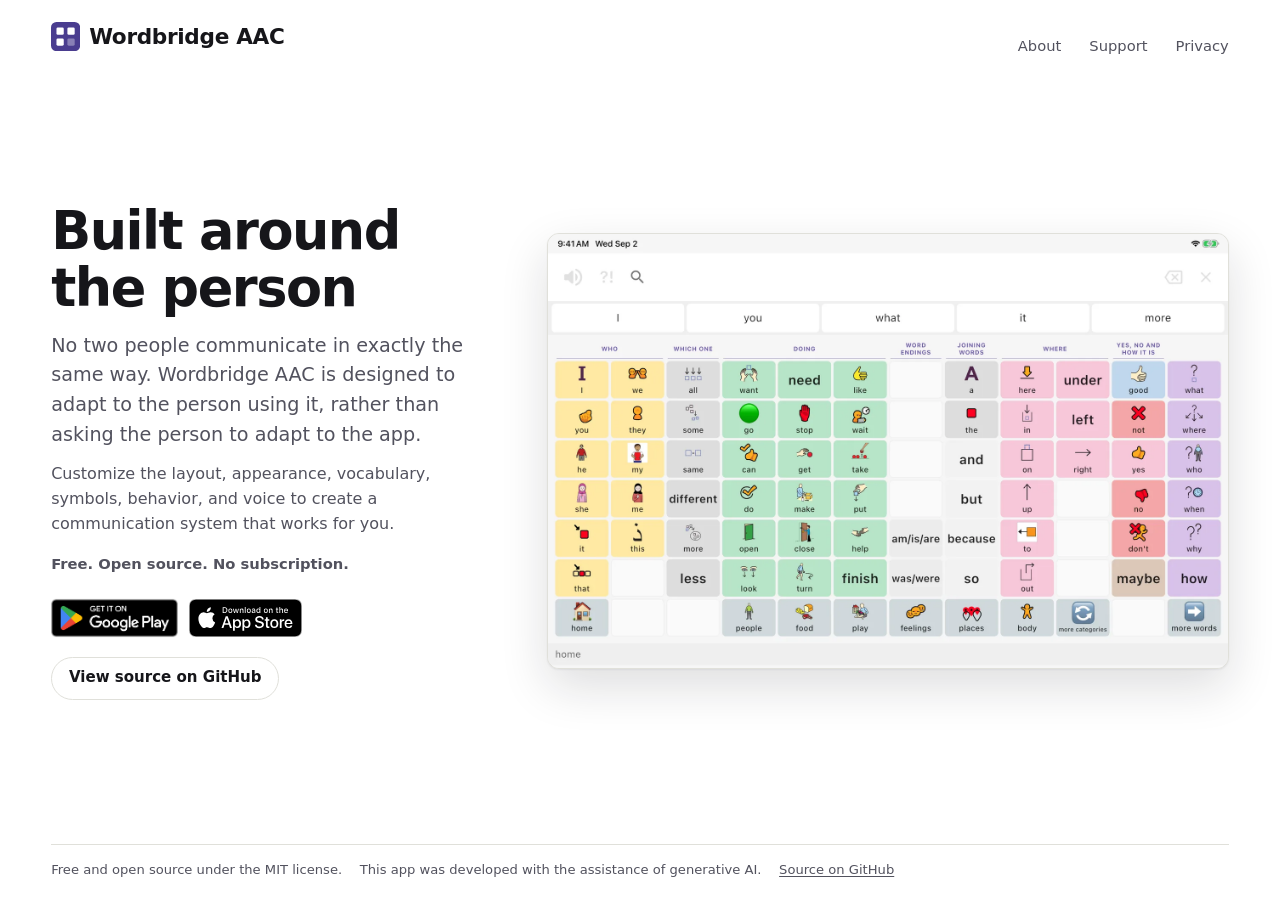
==== index.html @ 482b4fc4 "Rewrote the homepage around adapting to the person" ====
<!DOCTYPE html>
<html lang="en">
<head>
<meta charset="utf-8">
<meta name="viewport" content="width=device-width, initial-scale=1">
<title>Wordbridge AAC, a free and open source communication app</title>
<meta name="description" content="No two people communicate in exactly the same way. Wordbridge AAC is designed to adapt to the person using it, rather than asking the person to adapt to the app. Customize the layout, appearance, vocabulary, symbols, behavior, and voice to create a communication system that works for you.">
<meta name="color-scheme" content="light dark">
<meta name="theme-color" content="#ffffff" media="(prefers-color-scheme: light)">
<meta name="theme-color" content="#101014" media="(prefers-color-scheme: dark)">

<meta property="og:type" content="website">
<meta property="og:title" content="Wordbridge AAC">
<meta property="og:description" content="No two people communicate in exactly the same way. Wordbridge AAC is designed to adapt to the person using it, rather than asking the person to adapt to the app. Customize the layout, appearance, vocabulary, symbols, behavior, and voice to create a communication system that works for you.">
<meta property="og:url" content="https://wordbridgeaac.com/">
<meta property="og:image" content="https://wordbridgeaac.com/screenshot.png">
<meta property="og:image:alt" content="The Wordbridge AAC talking grid on a tablet.">
<meta name="twitter:card" content="summary_large_image">

<link rel="icon" href="data:image/svg+xml,%3Csvg xmlns='http://www.w3.org/2000/svg' viewBox='0 0 32 32'%3E%3Crect width='32' height='32' rx='6' fill='%234a3d8f'/%3E%3Cg fill='%23fff'%3E%3Crect x='6' y='6' width='8' height='8' rx='1.5'/%3E%3Crect x='18' y='6' width='8' height='8' rx='1.5'/%3E%3Crect x='6' y='18' width='8' height='8' rx='1.5'/%3E%3Crect x='18' y='18' width='8' height='8' rx='1.5' fill-opacity='.35'/%3E%3C/g%3E%3C/svg%3E">

<link rel="stylesheet" href="site.css">

<style>
:root { --badge-h: clamp(2.35rem, 2.9vw, 2.9rem); }

.terms {
  margin: clamp(.7rem, 1.8vh, 1.05rem) 0 0;
  font-size: .92rem;
  font-weight: 560;
  color: var(--fg-muted);
}

/* Under the badges, and deliberately not shaped like one. Reading the source
   is not a third place to install the app from. */
.source {
  display: inline-flex;
  align-items: center;
  margin-top: clamp(.9rem, 2.2vh, 1.4rem);
  padding: .55rem 1.05rem;
  border: 1px solid var(--rule);
  border-radius: 999px;
  color: var(--fg);
  text-decoration: none;
  font-size: .94rem;
  font-weight: 560;
}

.source:hover { border-color: var(--accent); color: var(--accent); }
.source:focus-visible { outline: 2px solid var(--accent); outline-offset: 3px; }

/* One screen. `dvh` so a mobile browser's collapsing toolbar does not crop
   the badges, which are the only thing on the page that has to be reachable. */
.hero {
  flex: 1 1 auto;
  display: grid;
  grid-template-columns: minmax(0, 1fr);
  align-content: center;
  gap: clamp(1.25rem, 3.5vh, 2.5rem);
  min-height: 0;
}

@media (min-width: 62rem) {
  .hero {
    grid-template-columns: minmax(20rem, 27rem) minmax(0, 1fr);
    align-items: center;
    gap: clamp(2rem, 5vw, 4.5rem);
  }
}

.pitch { min-width: 0; }

/* The paragraph after the lead. Same measure, so the two read as one
   column rather than as a column and a caption. */
.pitch-body {
  margin: .8rem 0 0;
  max-width: 34rem;
  color: var(--fg-muted);
  text-wrap: pretty;
}

.shot {
  min-width: 0;
  min-height: 0;
  display: flex;
  justify-content: center;
}

.shot img {
  display: block;
  width: 100%;
  height: auto;
  max-height: min(58dvh, 34rem);
  object-fit: contain;
  border-radius: clamp(6px, 1vw, 12px);
  border: 1px solid var(--rule);
  box-shadow: var(--shadow);
  background: var(--bg-alt);
}

.badges {
  list-style: none;
  margin: clamp(1rem, 2.6vh, 1.75rem) 0 0;
  padding: 0;
  display: flex;
  flex-wrap: wrap;
  align-items: flex-end;
  gap: .75rem;
}

/* Sized by height, not width, because the two official assets are cropped
   differently: Apple's SVG is trimmed to the badge, while Google's PNG carries
   its required clear space inside the image, 41px on every side of a 564x168
   badge in a 646x250 canvas. Scaling Google's by 250/168 makes the two badges
   read the same size, and the matching negative margin keeps the scaled clear
   space out of the layout box, so both sit flush with the text column and share
   a baseline instead of the PNG's padding shunting it down and right. The gap
   still leaves more than the quarter-badge-height clear space Google asks for. */
.badge { display: block; }
.badge img { display: block; height: var(--badge-h); width: auto; }
.badge-play img {
  height: calc(var(--badge-h) * 250 / 168);
  margin: calc(var(--badge-h) * -41 / 168);
}
.badge:focus-visible { outline: 3px solid var(--accent); outline-offset: 3px; border-radius: 9px; }

/* A short landscape window cannot hold a masthead image and stay legible, so
   below this the page scrolls rather than shrinking the screenshot to nothing. */
@media (max-height: 30rem) and (min-width: 62rem) {
  .page { min-height: 0; }
  .shot img { max-height: none; }
}
</style>
</head>
<body>

<a class="skip" href="#main">Skip to content</a>

<div class="page">

  <header class="masthead">
    <span class="mark">
      <svg viewBox="0 0 32 32" role="img" aria-hidden="true" focusable="false">
        <rect width="32" height="32" rx="6" style="fill: var(--accent)"/>
        <g fill="#fff">
          <rect x="6" y="6" width="8" height="8" rx="1.5"/>
          <rect x="18" y="6" width="8" height="8" rx="1.5"/>
          <rect x="6" y="18" width="8" height="8" rx="1.5"/>
          <rect x="18" y="18" width="8" height="8" rx="1.5" fill-opacity=".35"/>
        </g>
      </svg>
      Wordbridge AAC
    </span>
    <nav class="nav" aria-label="Site">
      <a href="/about">About</a>
      <a href="/support">Support</a>
      <a href="/privacy">Privacy</a>
    </nav>
  </header>

  <main class="hero" id="main">

    <div class="pitch">
      <h1>Built around the person</h1>
      <p class="lead">No two people communicate in exactly the same way. Wordbridge AAC is designed to adapt to the person using it, rather than asking the person to adapt to the app.</p>
      <p class="pitch-body">Customize the layout, appearance, vocabulary, symbols, behavior, and voice to create a communication system that works for you.</p>
      <p class="terms">Free. Open source. No subscription.</p>

      <ul class="badges">
        <!--
          Both badges are the official artwork, unmodified: Apple's from its
          marketing toolbox, Google's from the Play brand pages. Neither may be
          redrawn, recolored or rebuilt from paths, which is what these were
          before. They are committed here rather than hotlinked so the page
          stays self contained.
        -->
        <li>
          <!-- Google Play listing URL goes in href -->
          <a class="badge badge-play" href="#" aria-label="Get it on Google Play">
            <img src="googleplay-badge.png" width="646" height="250" alt="" decoding="async">
          </a>
        </li>
        <li>
          <!-- App Store listing URL goes in href -->
          <a class="badge badge-apple" href="#" aria-label="Download on the App Store">
            <img src="appstore-badge.svg" width="120" height="40" alt="" decoding="async">
          </a>
        </li>
      </ul>

      <a class="source" href="https://github.com/sheyaln/wordbridge-flutter">View source on GitHub</a>
    </div>

    <div class="shot">
      <picture>
        <source srcset="screenshot.webp" type="image/webp">
        <img src="screenshot.png" width="1600" height="1022" decoding="async" fetchpriority="high"
             alt="The Wordbridge AAC talking grid on a tablet. Colored cells each hold one word and one picture, grouped under headings reading who, which one, doing, word endings, joining words, where, and yes, no and how it is. A strip of predicted words sits above the grid, and a number of cells sit empty, held for words that go in later.">
      </picture>
    </div>

  </main>

  <footer class="colophon">
    <p>Free and open source under the MIT license.</p>
    <p>This app was developed with the assistance of generative AI.</p>
    <p><a href="https://github.com/sheyaln/wordbridge-flutter">Source on GitHub</a></p>
  </footer>

</div>

</body>
</html>
---- site.css ----
/* The shell every page shares: color, type, the masthead and the colophon.
   Kept in one file because four pages that are meant to look like one site
   drift apart the moment each carries its own copy of the tokens. Page
   specific layout stays inline in the page it belongs to. */

:root {
  --bg: #ffffff;
  --bg-alt: #f6f6f3;
  --fg: #16161a;
  --fg-muted: #52525e;
  --rule: #e0e0da;
  --accent: #4a3d8f;
  --shadow: 0 1px 2px rgba(20, 20, 30, .06), 0 18px 48px rgba(20, 20, 30, .14);
}

@media (prefers-color-scheme: dark) {
  :root {
    --bg: #101014;
    --bg-alt: #191920;
    --fg: #ececee;
    --fg-muted: #a8a8b4;
    --rule: #2c2c35;
    --accent: #b3a6ff;
    --shadow: 0 1px 2px rgba(0, 0, 0, .5), 0 18px 48px rgba(0, 0, 0, .55);
  }
}

*, *::before, *::after { box-sizing: border-box; }

html { -webkit-text-size-adjust: 100%; }

body {
  margin: 0;
  background: var(--bg);
  color: var(--fg);
  font-family: system-ui, -apple-system, "Segoe UI", Roboto, "Helvetica Neue", Arial, sans-serif;
  line-height: 1.55;
  text-rendering: optimizeLegibility;
}

.skip {
  position: absolute;
  left: -9999px;
  top: 0;
  padding: .6rem 1rem;
  background: var(--accent);
  color: #fff;
  z-index: 10;
}
.skip:focus { left: .5rem; top: .5rem; }

.page {
  min-height: 100dvh;
  display: flex;
  flex-direction: column;
  padding: clamp(1rem, 2.2vh, 2rem) clamp(1.25rem, 4vw, 3.5rem);
  gap: clamp(.75rem, 2vh, 1.75rem);
}

.masthead {
  display: flex;
  flex-wrap: wrap;
  align-items: baseline;
  justify-content: space-between;
  gap: .5rem 1.5rem;
  flex: none;
}

.nav {
  display: flex;
  flex-wrap: wrap;
  gap: clamp(1rem, 2.5vw, 1.75rem);
  font-size: .92rem;
}

.nav a {
  color: var(--fg-muted);
  text-decoration: none;
  text-underline-offset: 3px;
}

.nav a:hover { color: var(--fg); text-decoration: underline; }
.nav a[aria-current="page"] { color: var(--fg); }
.nav a:focus-visible {
  outline: 2px solid var(--accent);
  outline-offset: 3px;
  border-radius: 3px;
}

.mark {
  display: inline-flex;
  align-items: center;
  gap: .55rem;
  font-size: clamp(1.05rem, .95rem + .5vw, 1.35rem);
  font-weight: 640;
  letter-spacing: -.015em;
  color: inherit;
  text-decoration: none;
}

a.mark:hover { color: var(--accent); }
a.mark:focus-visible { outline: 2px solid var(--accent); outline-offset: 4px; border-radius: 4px; }
.mark svg { width: 1.35em; height: 1.35em; flex: none; }

h1 {
  margin: 0 0 clamp(.6rem, 1.6vh, 1rem);
  font-size: clamp(1.9rem, 1.2rem + 2.6vw, 3.4rem);
  line-height: 1.08;
  letter-spacing: -.028em;
  font-weight: 680;
  text-wrap: balance;
}

.lead {
  margin: 0;
  font-size: clamp(1rem, .95rem + .35vw, 1.2rem);
  color: var(--fg-muted);
  max-width: 34rem;
  text-wrap: pretty;
}

/* A page that is read rather than scanned. The masthead, the text and the
   colophon share one measure so nothing floats against an edge on a wide
   screen. */
.page.document {
  width: 100%;
  max-width: 64rem;
  margin-inline: auto;
}

.prose {
  flex: 1 1 auto;
  width: 100%;
  padding: clamp(1.25rem, 4vh, 2.5rem) 0;
}

.prose h1 { max-width: 20ch; }

.prose > .lead { margin-bottom: clamp(1.5rem, 3.5vh, 2.25rem); }

/* Anything standing outside a section keeps the same measure the rail's
   text column has, or an intro runs the full width while the body does not. */
.prose > p { max-width: 38rem; }

/* Each section is its own heading and its own text. Wide enough, the heading
   moves into a rail beside the text and stays there while that section is
   read: the width gets used for orientation instead of being left empty, and
   the text keeps a measure somebody can actually read. */
.prose section {
  display: grid;
  gap: .35rem;
  margin-top: clamp(1.6rem, 4vh, 2.6rem);
  padding-top: clamp(1.6rem, 4vh, 2.6rem);
  border-top: 1px solid var(--rule);
}

@media (min-width: 56rem) {
  .prose section {
    grid-template-columns: minmax(0, 13rem) minmax(0, 38rem);
    column-gap: clamp(2rem, 4vw, 3.5rem);
    align-items: start;
  }

  .prose section h2 {
    position: sticky;
    top: clamp(1rem, 3vh, 2rem);
  }
}

.prose h2 {
  margin: 0;
  font-size: clamp(1.05rem, .95rem + .35vw, 1.25rem);
  font-weight: 660;
  letter-spacing: -.01em;
  line-height: 1.3;
  text-wrap: balance;
  color: var(--fg-muted);
}

.prose h3 {
  margin: clamp(1.2rem, 2.5vh, 1.6rem) 0 .4rem;
  font-size: 1rem;
  font-weight: 640;
  letter-spacing: -.005em;
}

.prose h3:first-child { margin-top: 0; }

.prose p, .prose li { text-wrap: pretty; }
.prose p { margin: 0 0 .95rem; }
.prose section > div > :last-child { margin-bottom: 0; }

.prose ul {
  margin: 0 0 1.1rem;
  padding-left: 1.15rem;
  display: flex;
  flex-direction: column;
  gap: .35rem;
}

.prose strong { font-weight: 640; }

.prose a { color: var(--accent); text-underline-offset: 2px; }
.prose a:focus-visible { outline: 2px solid var(--accent); outline-offset: 2px; border-radius: 3px; }

/* The dated line at the top of a policy, and anything else that is a fact
   about the document rather than part of it. */
.stamp {
  margin: 0 0 clamp(1.5rem, 3.5vh, 2.25rem);
  padding-bottom: .8rem;
  border-bottom: 1px solid var(--rule);
  font-size: .82rem;
  color: var(--fg-muted);
}

.colophon {
  flex: none;
  display: flex;
  flex-wrap: wrap;
  gap: .4rem 1.1rem;
  align-items: baseline;
  padding-top: clamp(.6rem, 1.6vh, 1.1rem);
  border-top: 1px solid var(--rule);
  font-size: .82rem;
  color: var(--fg-muted);
}

.colophon p { margin: 0; }
.colophon a { color: inherit; text-underline-offset: 2px; }
.colophon a:hover { color: var(--fg); }
.colophon a:focus-visible { outline: 2px solid var(--accent); outline-offset: 2px; }
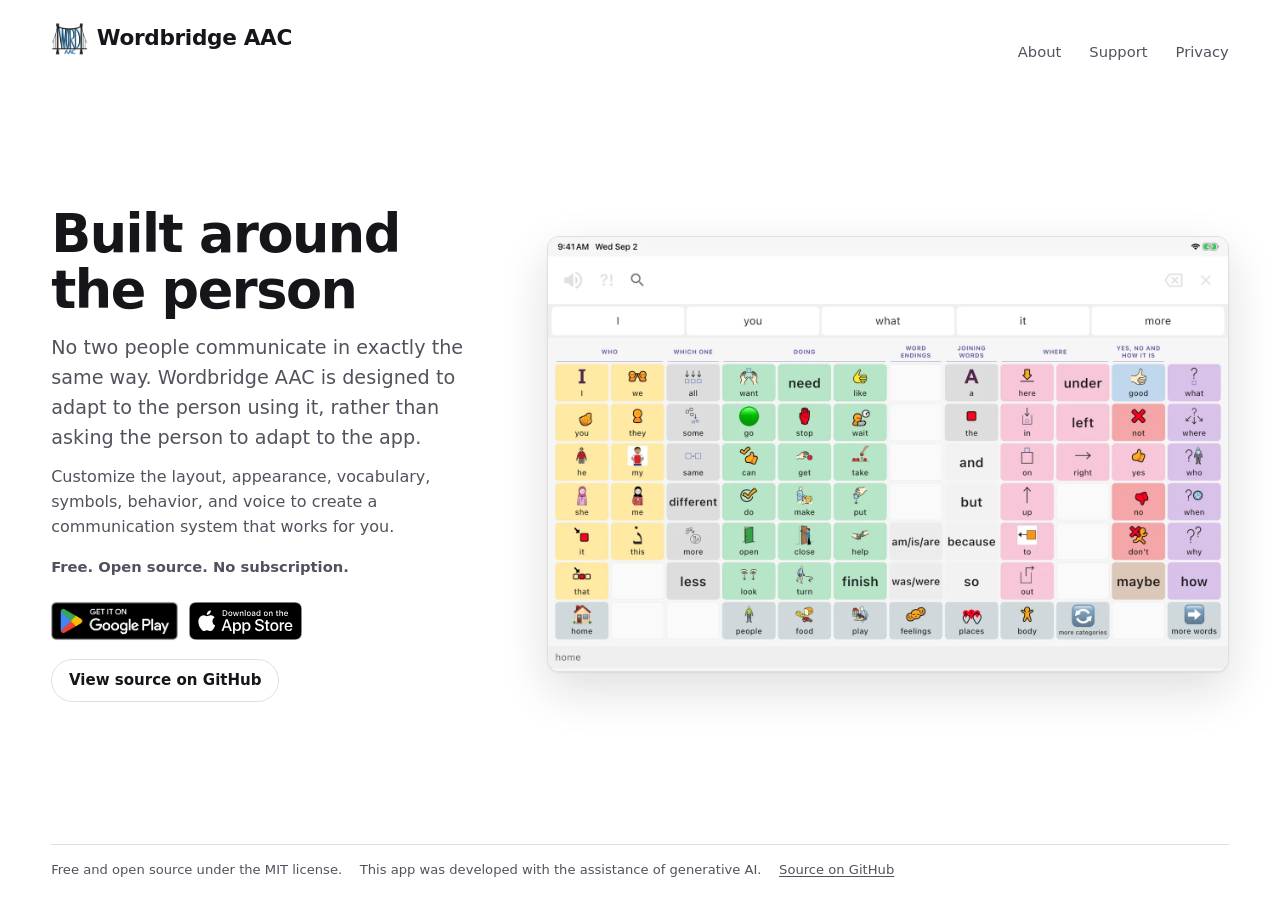
==== commit 87222e25: "Put the bridge logo in the masthead" ====
--- a/index.html
+++ b/index.html
@@ -17,7 +17,8 @@
 <meta property="og:image:alt" content="The Wordbridge AAC talking grid on a tablet.">
 <meta name="twitter:card" content="summary_large_image">
 
-<link rel="icon" href="data:image/svg+xml,%3Csvg xmlns='http://www.w3.org/2000/svg' viewBox='0 0 32 32'%3E%3Crect width='32' height='32' rx='6' fill='%234a3d8f'/%3E%3Cg fill='%23fff'%3E%3Crect x='6' y='6' width='8' height='8' rx='1.5'/%3E%3Crect x='18' y='6' width='8' height='8' rx='1.5'/%3E%3Crect x='6' y='18' width='8' height='8' rx='1.5'/%3E%3Crect x='18' y='18' width='8' height='8' rx='1.5' fill-opacity='.35'/%3E%3C/g%3E%3C/svg%3E">
+<link rel="icon" href="/favicon.png" type="image/png" sizes="any">
+<link rel="apple-touch-icon" href="/icon-180.png">
 
 <link rel="stylesheet" href="site.css">
 
@@ -140,15 +141,7 @@
 
   <header class="masthead">
     <span class="mark">
-      <svg viewBox="0 0 32 32" role="img" aria-hidden="true" focusable="false">
-        <rect width="32" height="32" rx="6" style="fill: var(--accent)"/>
-        <g fill="#fff">
-          <rect x="6" y="6" width="8" height="8" rx="1.5"/>
-          <rect x="18" y="6" width="8" height="8" rx="1.5"/>
-          <rect x="6" y="18" width="8" height="8" rx="1.5"/>
-          <rect x="18" y="18" width="8" height="8" rx="1.5" fill-opacity=".35"/>
-        </g>
-      </svg>
+      <img src="/icon-180.png" alt="" width="180" height="180" decoding="async">
       Wordbridge AAC
     </span>
     <nav class="nav" aria-label="Site">
--- a/site.css
+++ b/site.css
@@ -100,7 +100,16 @@
 
 a.mark:hover { color: var(--accent); }
 a.mark:focus-visible { outline: 2px solid var(--accent); outline-offset: 4px; border-radius: 4px; }
-.mark svg { width: 1.35em; height: 1.35em; flex: none; }
+/* The logo is black and blue on transparent, which vanishes on a dark
+   ground, so it sits on a white chip in both themes — the same white the
+   app icon is composited onto. */
+.mark img {
+  width: 1.7em;
+  height: 1.7em;
+  flex: none;
+  background: #fff;
+  border-radius: 22%;
+}
 
 h1 {
   margin: 0 0 clamp(.6rem, 1.6vh, 1rem);
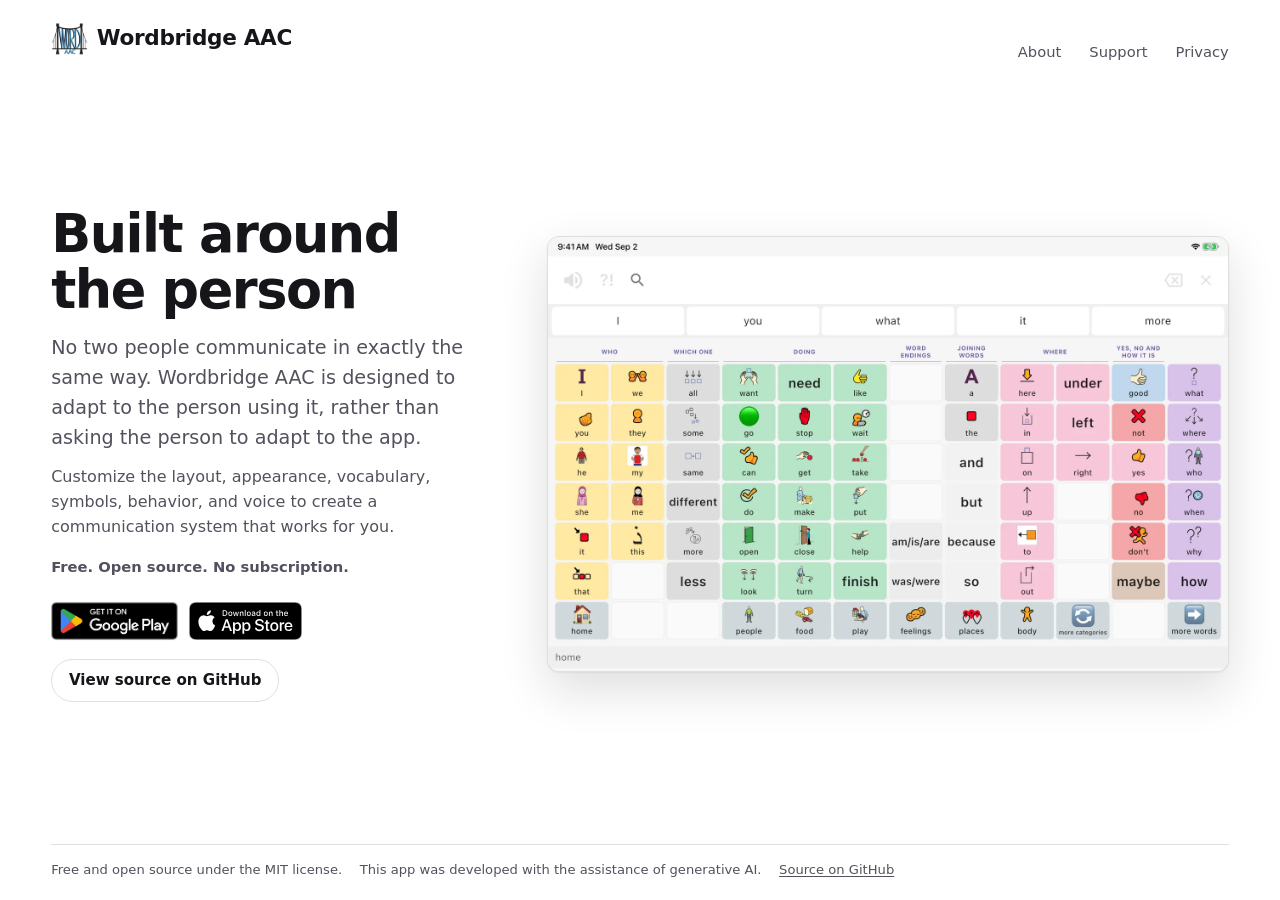
==== commit 34717e15: "Added the Ko-fi support button" ====
--- a/index.html
+++ b/index.html
@@ -202,5 +202,15 @@
 
 </div>
 
+<script src="https://storage.ko-fi.com/cdn/scripts/overlay-widget.js"></script>
+<script>
+  kofiWidgetOverlay.draw('wordbridgeaac', {
+    'type': 'floating-chat',
+    'floating-chat.donateButton.text': 'Support Us',
+    'floating-chat.donateButton.background-color': '#323842',
+    'floating-chat.donateButton.text-color': '#fff'
+  });
+</script>
+
 </body>
 </html>
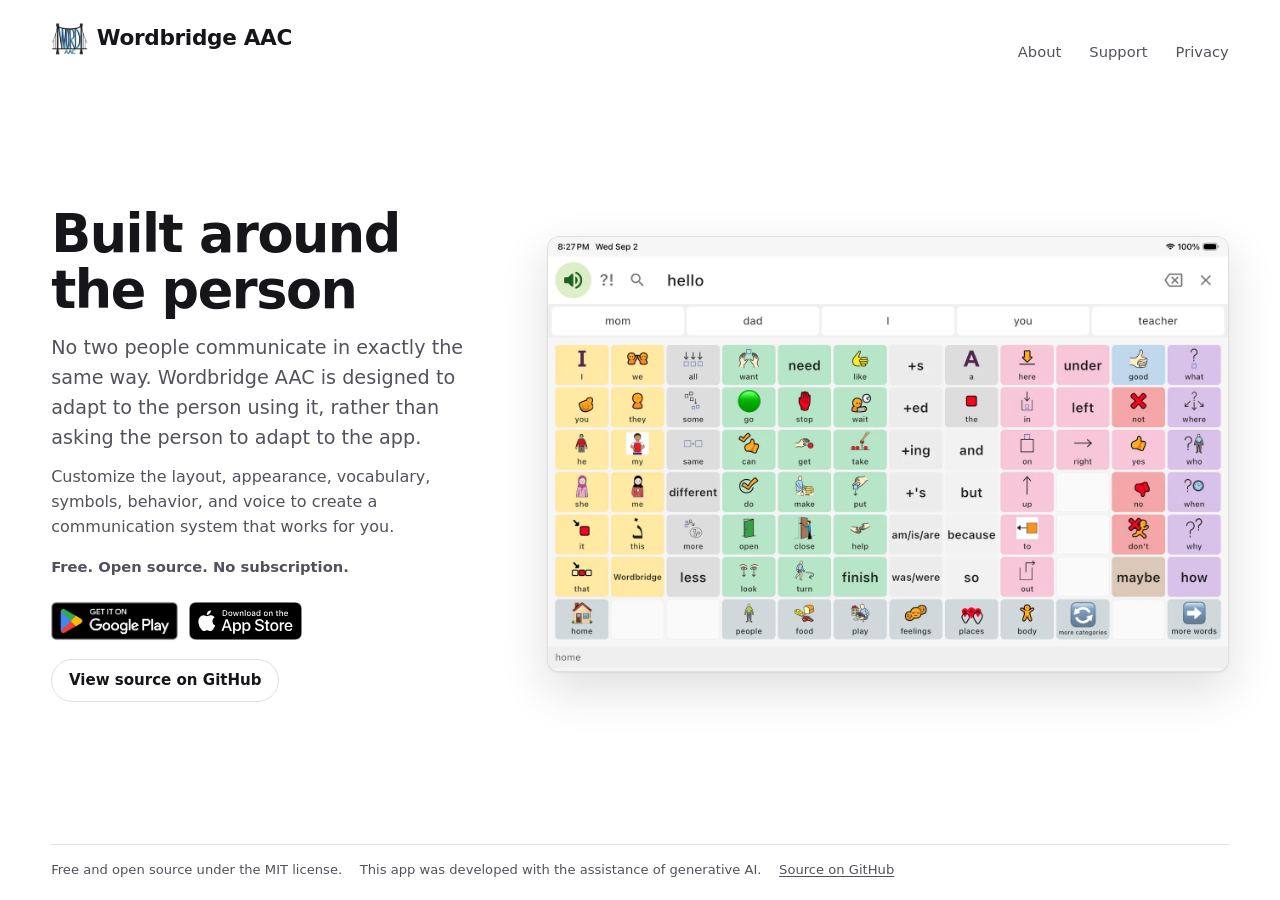
==== commit d6424aa0: "Used the board with a sentence on it for the site screenshot" ====
--- a/index.html
+++ b/index.html
@@ -188,7 +188,7 @@
       <picture>
         <source srcset="screenshot.webp" type="image/webp">
         <img src="screenshot.png" width="1600" height="1022" decoding="async" fetchpriority="high"
-             alt="The Wordbridge AAC talking grid on a tablet. Colored cells each hold one word and one picture, grouped under headings reading who, which one, doing, word endings, joining words, where, and yes, no and how it is. A strip of predicted words sits above the grid, and a number of cells sit empty, held for words that go in later.">
+             alt="The Wordbridge AAC talking grid on a tablet. The word hello sits in the sentence bar across the top, above a strip of predicted words reading mom, dad, I, you and teacher. Below them, colored cells each hold one word and one picture, the word endings column offering +s, +ed, +ing and +’s, and a number of cells sit empty, held for words that go in later.">
       </picture>
     </div>
 
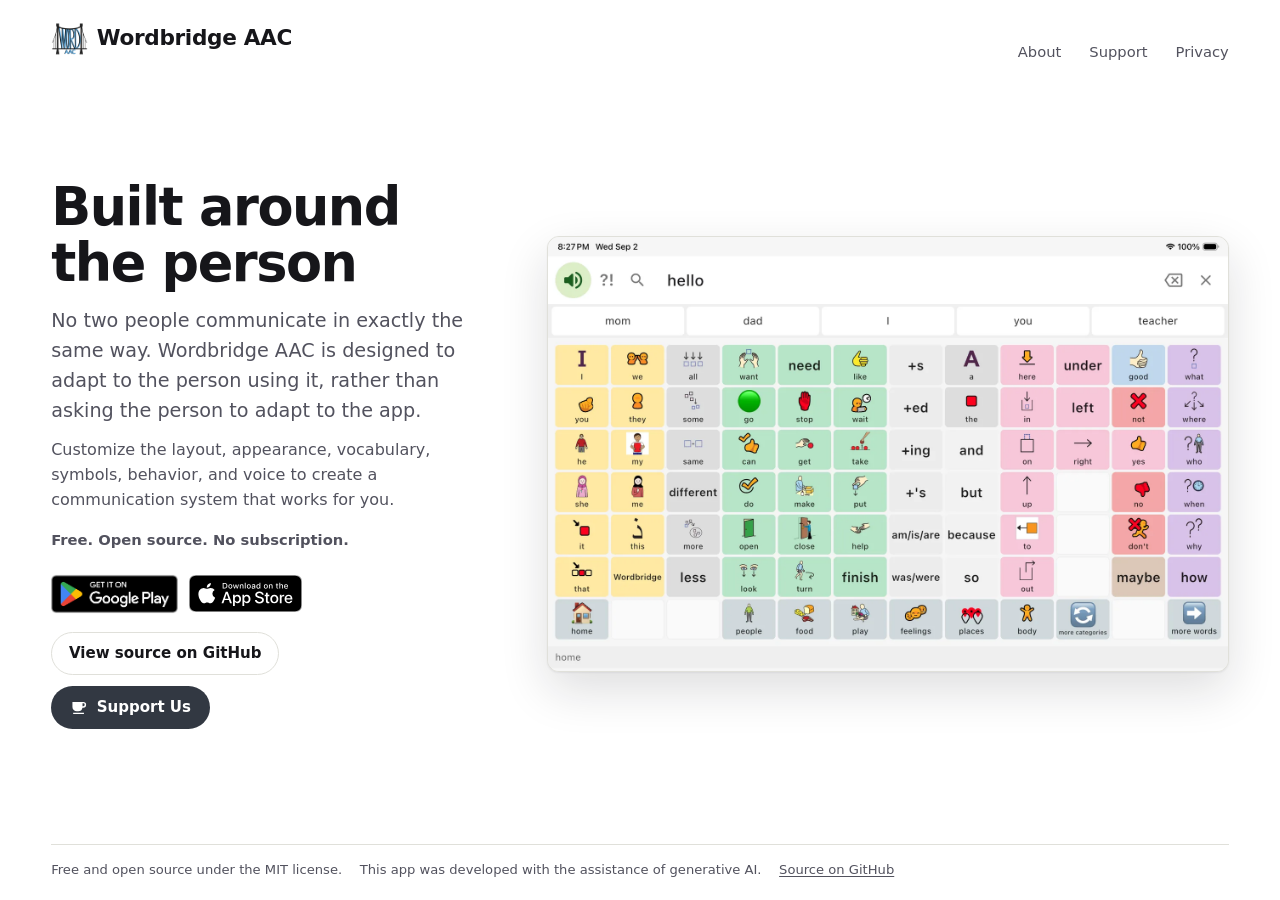
==== commit 069cde99: "Replaced the floating Ko-fi overlay with a Support Us button in the layout" ====
--- a/index.html
+++ b/index.html
@@ -49,6 +49,32 @@
 
 .source:hover { border-color: var(--accent); color: var(--accent); }
 .source:focus-visible { outline: 2px solid var(--accent); outline-offset: 3px; }
+
+/* Ko-fi's own button is a fixed overlay that cannot be placed in the layout,
+   so this is the same destination as a control that can. Ko-fi's colors, so
+   somebody who has seen the button elsewhere recognizes it. */
+.support {
+  /* `flex` rather than `inline-flex`: it is a block, so it starts its own line
+     under the source button instead of sitting beside it, and `fit-content`
+     keeps it hugging its label rather than spanning the column. */
+  display: flex;
+  width: fit-content;
+  align-items: center;
+  gap: .55rem;
+  margin-top: .7rem;
+  padding: .55rem 1.15rem;
+  border: 1px solid transparent;
+  border-radius: 999px;
+  background: #323842;
+  color: #fff;
+  text-decoration: none;
+  font-size: .94rem;
+  font-weight: 600;
+}
+
+.support svg { width: 1.15em; height: 1.15em; flex: none; }
+.support:hover { background: #434b58; }
+.support:focus-visible { outline: 2px solid var(--accent); outline-offset: 3px; }
 
 /* One screen. `dvh` so a mobile browser's collapsing toolbar does not crop
    the badges, which are the only thing on the page that has to be reachable. */
@@ -182,6 +208,12 @@
       </ul>
 
       <a class="source" href="https://github.com/sheyaln/wordbridge-flutter">View source on GitHub</a>
+      <a class="support" href="https://ko-fi.com/wordbridgeaac">
+        <svg viewBox="0 0 24 24" width="24" height="24" aria-hidden="true" focusable="false">
+          <path fill="currentColor" d="M4 4h13a4 4 0 0 1 0 8h-1.1A6 6 0 0 1 10 17H8a6 6 0 0 1-6-6V4Zm13 6a2 2 0 0 0 0-4h-1v4h1ZM3 19h15v2H3v-2Z"/>
+        </svg>
+        Support Us
+      </a>
     </div>
 
     <div class="shot">
@@ -202,15 +234,5 @@
 
 </div>
 
-<script src="https://storage.ko-fi.com/cdn/scripts/overlay-widget.js"></script>
-<script>
-  kofiWidgetOverlay.draw('wordbridgeaac', {
-    'type': 'floating-chat',
-    'floating-chat.donateButton.text': 'Support Us',
-    'floating-chat.donateButton.background-color': '#323842',
-    'floating-chat.donateButton.text-color': '#fff'
-  });
-</script>
-
 </body>
 </html>
--- a/site.css
+++ b/site.css
@@ -238,3 +238,19 @@
 .colophon a { color: inherit; text-underline-offset: 2px; }
 .colophon a:hover { color: var(--fg); }
 .colophon a:focus-visible { outline: 2px solid var(--accent); outline-offset: 2px; }
+
+/* Ko-fi injects its floating button inside an iframe, and the iframe element's
+   own background is white — a rectangle painted over whatever the button
+   happens to sit on, which here is the colophon. The button inside it is
+   already the color it was configured with; only its backdrop is wrong.
+   `!important` because the widget sets these inline. */
+.floatingchat-container-wrap,
+.floatingchat-container-wrap-mobi,
+.floating-chat-kofi-popup-iframe,
+.floating-chat-kofi-popup-iframe-mobi,
+#kofi-widget-overlay,
+iframe[src*="ko-fi"] {
+  background: transparent !important;
+  background-color: transparent !important;
+  color-scheme: normal;
+}
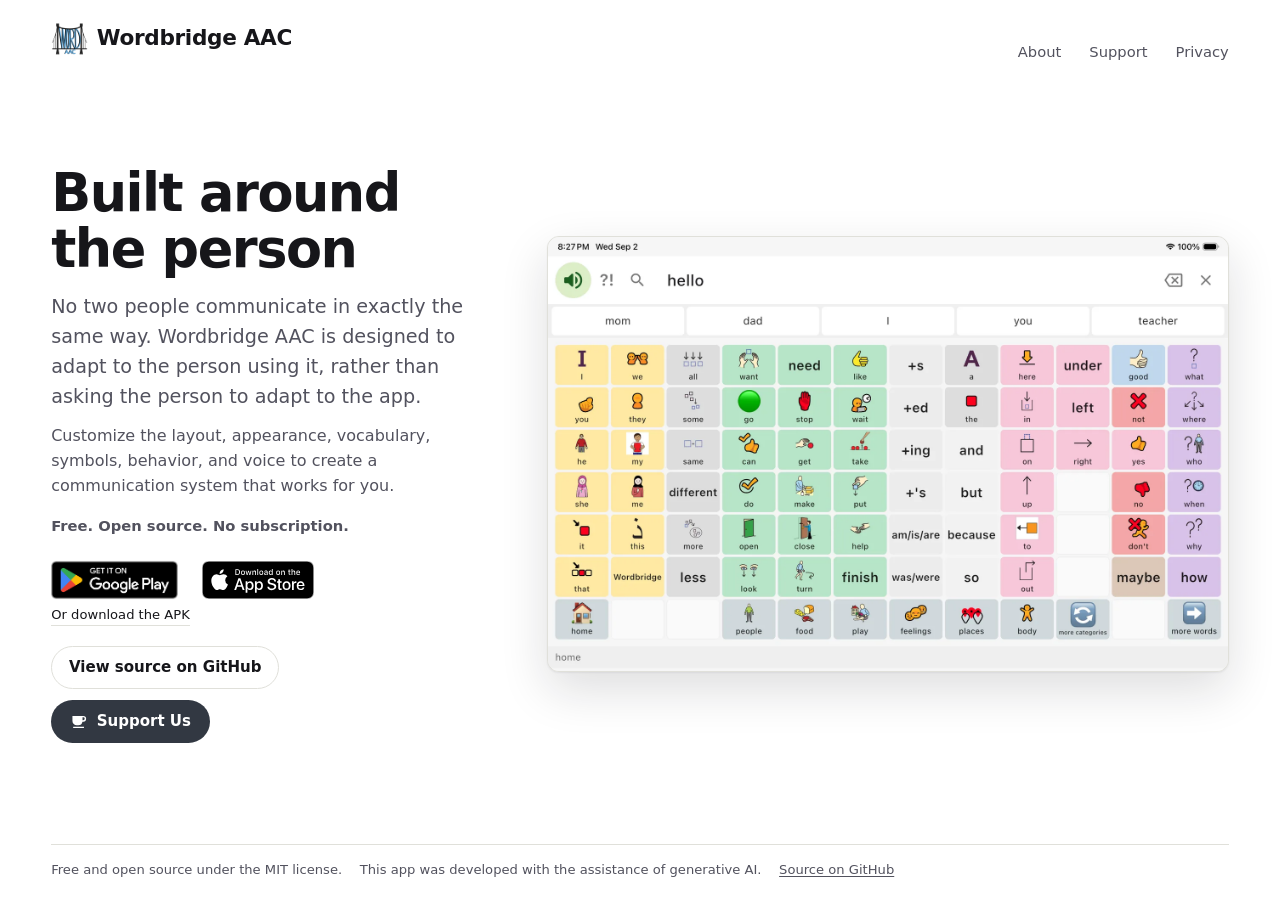
==== commit 919ff54f: "Offered the APK download under the Play badge" ====
--- a/index.html
+++ b/index.html
@@ -151,6 +151,27 @@
 }
 .badge:focus-visible { outline: 3px solid var(--accent); outline-offset: 3px; border-radius: 9px; }
 
+/* Under the Play badge and attached to it, because it is the same answer to
+   the same question — how do I get this on an Android tablet — for the people
+   Play cannot reach. Small and quiet: Play is the right route for almost
+   everyone, and a download that looked like a third store button would send
+   people down a path that cannot later be updated from Play. */
+.apk {
+  display: block;
+  margin-top: .4rem;
+  font-size: .82rem;
+  color: var(--muted);
+  text-decoration: none;
+  border-bottom: 1px solid var(--rule);
+  width: fit-content;
+}
+.apk:hover { color: var(--accent); border-color: var(--accent); }
+.apk:focus-visible { outline: 2px solid var(--accent); outline-offset: 3px; }
+
+/* The badges share a baseline, which the extra line under one of them would
+   otherwise break. */
+.badges { align-items: flex-start; }
+
 /* A short landscape window cannot hold a masthead image and stay legible, so
    below this the page scrolls rather than shrinking the screenshot to nothing. */
 @media (max-height: 30rem) and (min-width: 62rem) {
@@ -198,6 +219,13 @@
           <a class="badge badge-play" href="#" aria-label="Get it on Google Play">
             <img src="googleplay-badge.png" width="646" height="250" alt="" decoding="async">
           </a>
+          <!--
+            GitHub resolves latest/download/<name> to the newest release's
+            asset of that name, so this link never needs editing again.
+          -->
+          <a class="apk" href="https://github.com/sheyaln/wordbridge-flutter/releases/latest/download/wordbridge.apk">
+            Or download the APK
+          </a>
         </li>
         <li>
           <!-- App Store listing URL goes in href -->
